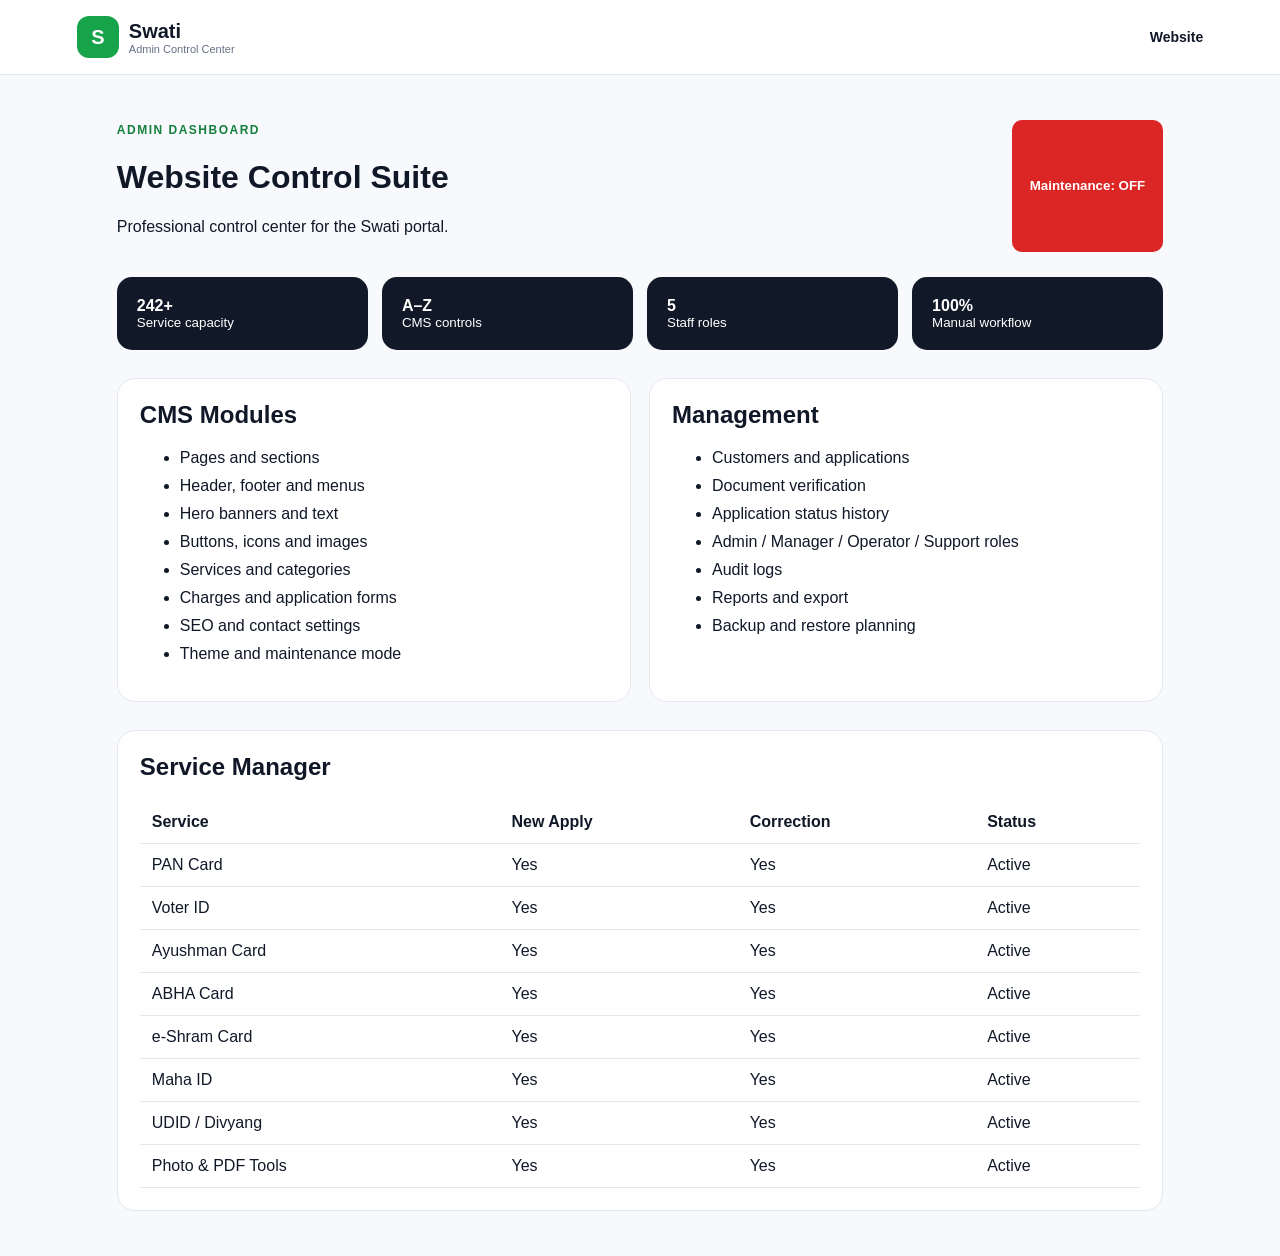
==== public/admin.html @ 7cbd3448 "Add files via upload" ====
<!doctype html><html lang="en"><head><meta charset="utf-8"><meta name="viewport" content="width=device-width,initial-scale=1"><title>Swati Admin Dashboard</title><link rel="stylesheet" href="style.css"></head><body><header><a class="brand" href="index.html"><b>S</b><span>Swati<small>Admin Control Center</small></span></a><nav><a href="index.html">Website</a></nav></header><main><div class="admin-head"><div><label>ADMIN DASHBOARD</label><h1>Website Control Suite</h1><p>Professional control center for the Swati portal.</p></div><button class="btn red" id="maintenance">Maintenance: OFF</button></div><div class="stats"><div><b>242+</b><small>Service capacity</small></div><div><b>A–Z</b><small>CMS controls</small></div><div><b>5</b><small>Staff roles</small></div><div><b>100%</b><small>Manual workflow</small></div></div><div class="admin-grid"><section class="panel"><h2>CMS Modules</h2><ul><li>Pages and sections</li><li>Header, footer and menus</li><li>Hero banners and text</li><li>Buttons, icons and images</li><li>Services and categories</li><li>Charges and application forms</li><li>SEO and contact settings</li><li>Theme and maintenance mode</li></ul></section><section class="panel"><h2>Management</h2><ul><li>Customers and applications</li><li>Document verification</li><li>Application status history</li><li>Admin / Manager / Operator / Support roles</li><li>Audit logs</li><li>Reports and export</li><li>Backup and restore planning</li></ul></section></div><section class="panel"><h2>Service Manager</h2><table><thead><tr><th>Service</th><th>New Apply</th><th>Correction</th><th>Status</th></tr></thead><tbody id="rows"></tbody></table></section></main><script src="admin.js"></script></body></html>
---- public/style.css ----
*{box-sizing:border-box}body{margin:0;font-family:Arial,sans-serif;background:#f7f9fc;color:#101828}a{text-decoration:none;color:inherit}header{display:flex;justify-content:space-between;align-items:center;padding:16px 6%;background:#fff;border-bottom:1px solid #e4e7ec;position:sticky;top:0;z-index:2}.brand{display:flex;align-items:center;gap:10px;font-size:20px;font-weight:800}.brand b{display:grid;place-items:center;background:#16a34a;color:#fff;border-radius:12px;width:42px;height:42px}.brand small{display:block;font-size:11px;color:#667085;font-weight:400}nav{display:flex;gap:20px;font-size:14px;font-weight:700}.hero{display:flex;justify-content:space-between;gap:30px;padding:70px 8%;background:linear-gradient(120deg,#ecfdf3,#fff7ed,#fdf2f8)}label{font-size:12px;letter-spacing:1.5px;font-weight:800;color:#15803d}.hero h1{font-size:clamp(34px,5vw,62px);max-width:700px;line-height:1.04;margin:16px 0}.hero p{color:#475467;font-size:18px}.btn,button{border:0;border-radius:10px;padding:13px 18px;font-weight:800;cursor:pointer}.green{background:#16a34a;color:white}.red{background:#dc2626;color:white}.hero-art{background:#111827;color:#fff;border-radius:25px;padding:28px;display:grid;grid-template-columns:1fr 1fr;gap:12px;min-width:270px;align-content:center}.c{padding:24px 10px;text-align:center;border-radius:12px;font-style:normal;font-weight:900}.blue{background:#2563eb}.pink{background:#db2777}.yellow{background:#eab308;color:#111}.hero-art .red{background:#dc2626}.hero-art strong{grid-column:1/-1;text-align:center;letter-spacing:5px}main{max-width:1200px;margin:auto;padding:45px 6%}h2{margin-top:0}.grid{display:grid;grid-template-columns:repeat(auto-fit,minmax(230px,1fr));gap:18px}.card,.panel{background:#fff;border:1px solid #e4e7ec;border-radius:18px;padding:22px}.card p{color:#667085;min-height:40px}.card button{background:#101828;color:#fff}.panel{margin-top:28px}.chips{display:flex;flex-wrap:wrap;gap:10px}.chips span{background:#f2f4f7;padding:12px;border-radius:10px}.panel form{display:grid;grid-template-columns:repeat(auto-fit,minmax(180px,1fr));gap:10px}.panel input{padding:13px;border:1px solid #d0d5dd;border-radius:10px}.admin-head{display:flex;justify-content:space-between;gap:20px;flex-wrap:wrap}.stats{display:grid;grid-template-columns:repeat(auto-fit,minmax(140px,1fr));gap:14px;margin-top:25px}.stats div{background:#111827;color:#fff;border-radius:15px;padding:20px}.stats b,.stats small{display:block}.admin-grid{display:grid;grid-template-columns:1fr 1fr;gap:18px}.panel li{margin:10px 0}table{width:100%;border-collapse:collapse}th,td{padding:12px;text-align:left;border-bottom:1px solid #e4e7ec}footer{text-align:center;background:#fff;padding:30px;color:#667085}@media(max-width:700px){nav{display:none}.hero{flex-direction:column;padding:45px 6%}.hero-art{min-width:0}.admin-grid{grid-template-columns:1fr}}
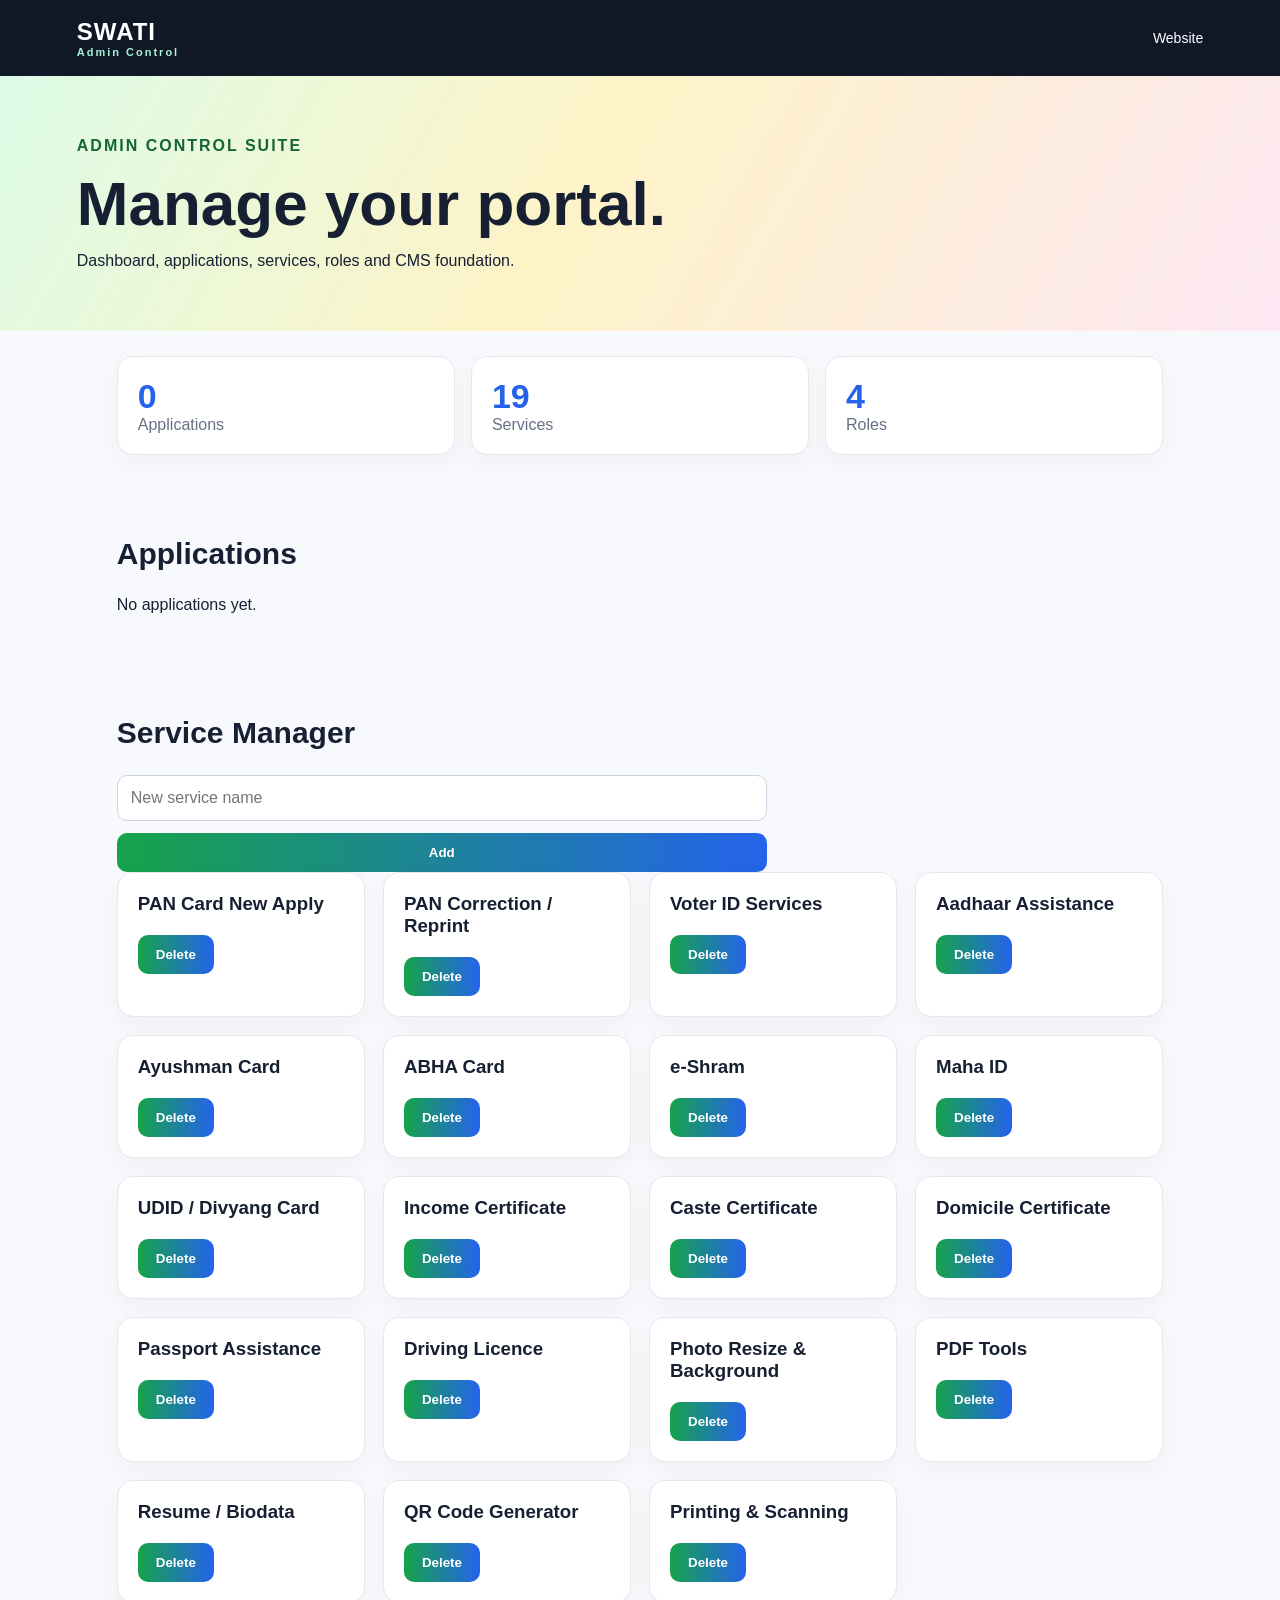
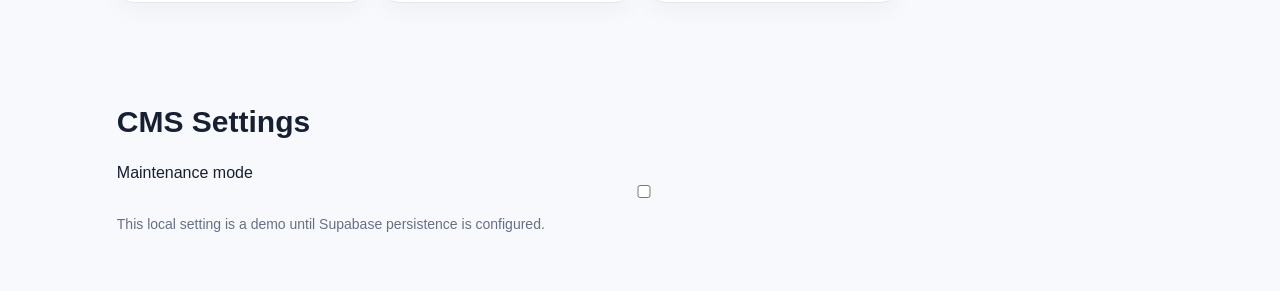
==== commit 8364d052: "Add files via upload" ====
--- a/public/admin.html
+++ b/public/admin.html
@@ -1 +1,9 @@
-<!doctype html><html lang="en"><head><meta charset="utf-8"><meta name="viewport" content="width=device-width,initial-scale=1"><title>Swati Admin Dashboard</title><link rel="stylesheet" href="style.css"></head><body><header><a class="brand" href="index.html"><b>S</b><span>Swati<small>Admin Control Center</small></span></a><nav><a href="index.html">Website</a></nav></header><main><div class="admin-head"><div><label>ADMIN DASHBOARD</label><h1>Website Control Suite</h1><p>Professional control center for the Swati portal.</p></div><button class="btn red" id="maintenance">Maintenance: OFF</button></div><div class="stats"><div><b>242+</b><small>Service capacity</small></div><div><b>A–Z</b><small>CMS controls</small></div><div><b>5</b><small>Staff roles</small></div><div><b>100%</b><small>Manual workflow</small></div></div><div class="admin-grid"><section class="panel"><h2>CMS Modules</h2><ul><li>Pages and sections</li><li>Header, footer and menus</li><li>Hero banners and text</li><li>Buttons, icons and images</li><li>Services and categories</li><li>Charges and application forms</li><li>SEO and contact settings</li><li>Theme and maintenance mode</li></ul></section><section class="panel"><h2>Management</h2><ul><li>Customers and applications</li><li>Document verification</li><li>Application status history</li><li>Admin / Manager / Operator / Support roles</li><li>Audit logs</li><li>Reports and export</li><li>Backup and restore planning</li></ul></section></div><section class="panel"><h2>Service Manager</h2><table><thead><tr><th>Service</th><th>New Apply</th><th>Correction</th><th>Status</th></tr></thead><tbody id="rows"></tbody></table></section></main><script src="admin.js"></script></body></html>+<!doctype html>
+<html lang="en"><head><meta charset="utf-8"><meta name="viewport" content="width=device-width,initial-scale=1"><title>Swati Admin</title><link rel="stylesheet" href="style.css"></head>
+<body><header class="top"><div class="brand">SWATI <span>Admin Control</span></div><nav><a href="index.html">Website</a></nav></header>
+<main><section class="hero compact"><div><p class="eyebrow">ADMIN CONTROL SUITE</p><h1>Manage your portal.</h1><p>Dashboard, applications, services, roles and CMS foundation.</p></div></section>
+<div class="stats"><div><b id="totalApps">0</b><span>Applications</span></div><div><b id="totalServices">0</b><span>Services</span></div><div><b>4</b><span>Roles</span></div></div>
+<section class="panel"><h2>Applications</h2><div id="adminApps"></div></section>
+<section class="panel"><h2>Service Manager</h2><form id="serviceForm" class="inline"><input id="newService" placeholder="New service name" required><button class="btn">Add</button></form><div id="adminServices" class="grid"></div></section>
+<section class="panel"><h2>CMS Settings</h2><label>Maintenance mode <input type="checkbox" id="maintenance"></label><p class="muted">This local setting is a demo until Supabase persistence is configured.</p></section>
+</main><script src="admin.js"></script></body></html>
--- a/public/style.css
+++ b/public/style.css
@@ -1 +1 @@
-*{box-sizing:border-box}body{margin:0;font-family:Arial,sans-serif;background:#f7f9fc;color:#101828}a{text-decoration:none;color:inherit}header{display:flex;justify-content:space-between;align-items:center;padding:16px 6%;background:#fff;border-bottom:1px solid #e4e7ec;position:sticky;top:0;z-index:2}.brand{display:flex;align-items:center;gap:10px;font-size:20px;font-weight:800}.brand b{display:grid;place-items:center;background:#16a34a;color:#fff;border-radius:12px;width:42px;height:42px}.brand small{display:block;font-size:11px;color:#667085;font-weight:400}nav{display:flex;gap:20px;font-size:14px;font-weight:700}.hero{display:flex;justify-content:space-between;gap:30px;padding:70px 8%;background:linear-gradient(120deg,#ecfdf3,#fff7ed,#fdf2f8)}label{font-size:12px;letter-spacing:1.5px;font-weight:800;color:#15803d}.hero h1{font-size:clamp(34px,5vw,62px);max-width:700px;line-height:1.04;margin:16px 0}.hero p{color:#475467;font-size:18px}.btn,button{border:0;border-radius:10px;padding:13px 18px;font-weight:800;cursor:pointer}.green{background:#16a34a;color:white}.red{background:#dc2626;color:white}.hero-art{background:#111827;color:#fff;border-radius:25px;padding:28px;display:grid;grid-template-columns:1fr 1fr;gap:12px;min-width:270px;align-content:center}.c{padding:24px 10px;text-align:center;border-radius:12px;font-style:normal;font-weight:900}.blue{background:#2563eb}.pink{background:#db2777}.yellow{background:#eab308;color:#111}.hero-art .red{background:#dc2626}.hero-art strong{grid-column:1/-1;text-align:center;letter-spacing:5px}main{max-width:1200px;margin:auto;padding:45px 6%}h2{margin-top:0}.grid{display:grid;grid-template-columns:repeat(auto-fit,minmax(230px,1fr));gap:18px}.card,.panel{background:#fff;border:1px solid #e4e7ec;border-radius:18px;padding:22px}.card p{color:#667085;min-height:40px}.card button{background:#101828;color:#fff}.panel{margin-top:28px}.chips{display:flex;flex-wrap:wrap;gap:10px}.chips span{background:#f2f4f7;padding:12px;border-radius:10px}.panel form{display:grid;grid-template-columns:repeat(auto-fit,minmax(180px,1fr));gap:10px}.panel input{padding:13px;border:1px solid #d0d5dd;border-radius:10px}.admin-head{display:flex;justify-content:space-between;gap:20px;flex-wrap:wrap}.stats{display:grid;grid-template-columns:repeat(auto-fit,minmax(140px,1fr));gap:14px;margin-top:25px}.stats div{background:#111827;color:#fff;border-radius:15px;padding:20px}.stats b,.stats small{display:block}.admin-grid{display:grid;grid-template-columns:1fr 1fr;gap:18px}.panel li{margin:10px 0}table{width:100%;border-collapse:collapse}th,td{padding:12px;text-align:left;border-bottom:1px solid #e4e7ec}footer{text-align:center;background:#fff;padding:30px;color:#667085}@media(max-width:700px){nav{display:none}.hero{flex-direction:column;padding:45px 6%}.hero-art{min-width:0}.admin-grid{grid-template-columns:1fr}}+*{box-sizing:border-box}body{margin:0;font-family:Inter,Arial,sans-serif;color:#172033;background:#f7f9fc}a{text-decoration:none;color:inherit}.top{display:flex;justify-content:space-between;align-items:center;gap:20px;padding:18px 6%;background:#101828;color:white;position:sticky;top:0;z-index:2}.brand{font-size:24px;font-weight:900;letter-spacing:1px}.brand span{display:block;font-size:11px;color:#a7f3d0;letter-spacing:2px}.top nav{display:flex;gap:16px;align-items:center;flex-wrap:wrap;font-size:14px}.btn{display:inline-block;border:0;border-radius:10px;padding:12px 18px;background:linear-gradient(90deg,#16a34a,#2563eb);color:white;font-weight:800;cursor:pointer}.hero{display:grid;grid-template-columns:1.5fr 1fr;gap:30px;align-items:center;padding:70px 6%;background:linear-gradient(120deg,#dcfce7,#fef3c7 45%,#fce7f3)}.hero.compact{padding:45px 6%}h1{font-size:clamp(34px,5vw,62px);line-height:1.05;margin:10px 0}h2{font-size:30px;margin-top:0}.eyebrow{font-weight:900;color:#166534;letter-spacing:2px}.hero-card{min-height:240px;border-radius:28px;background:#111827;color:white;display:flex;flex-direction:column;justify-content:center;align-items:center;gap:10px;box-shadow:0 20px 50px #0002}.hero-card b{font-size:64px;color:#fde047}.hero-card span{font-size:18px}.hero-card small{color:#a7f3d0}.panel,section#services{padding:45px 6%;max-width:1200px;margin:auto}.grid{display:grid;grid-template-columns:repeat(auto-fit,minmax(220px,1fr));gap:18px}.card,.stats>div{background:white;border:1px solid #e5e7eb;border-radius:16px;padding:20px;box-shadow:0 8px 25px #1018280a}.card h3{margin:0 0 8px}.card p,.muted{color:#667085;font-size:14px}.card button{margin-top:12px}.panel{margin-top:12px}.panel form{display:grid;gap:12px;max-width:650px}input,select,textarea{width:100%;padding:13px;border:1px solid #cbd5e1;border-radius:10px;background:white;font:inherit}textarea{min-height:100px}.inline{display:flex;gap:10px;align-items:center;flex-wrap:wrap}.inline input{flex:1;min-width:180px}.result{font-weight:700;color:#166534}.stats{display:grid;grid-template-columns:repeat(auto-fit,minmax(160px,1fr));gap:16px;padding:25px 6%;max-width:1200px;margin:auto}.stats b{display:block;font-size:34px;color:#2563eb}.stats span{color:#667085}footer{text-align:center;padding:30px;background:#101828;color:white}@media(max-width:700px){.top{align-items:flex-start;flex-direction:column}.hero{grid-template-columns:1fr;padding-top:45px}}
